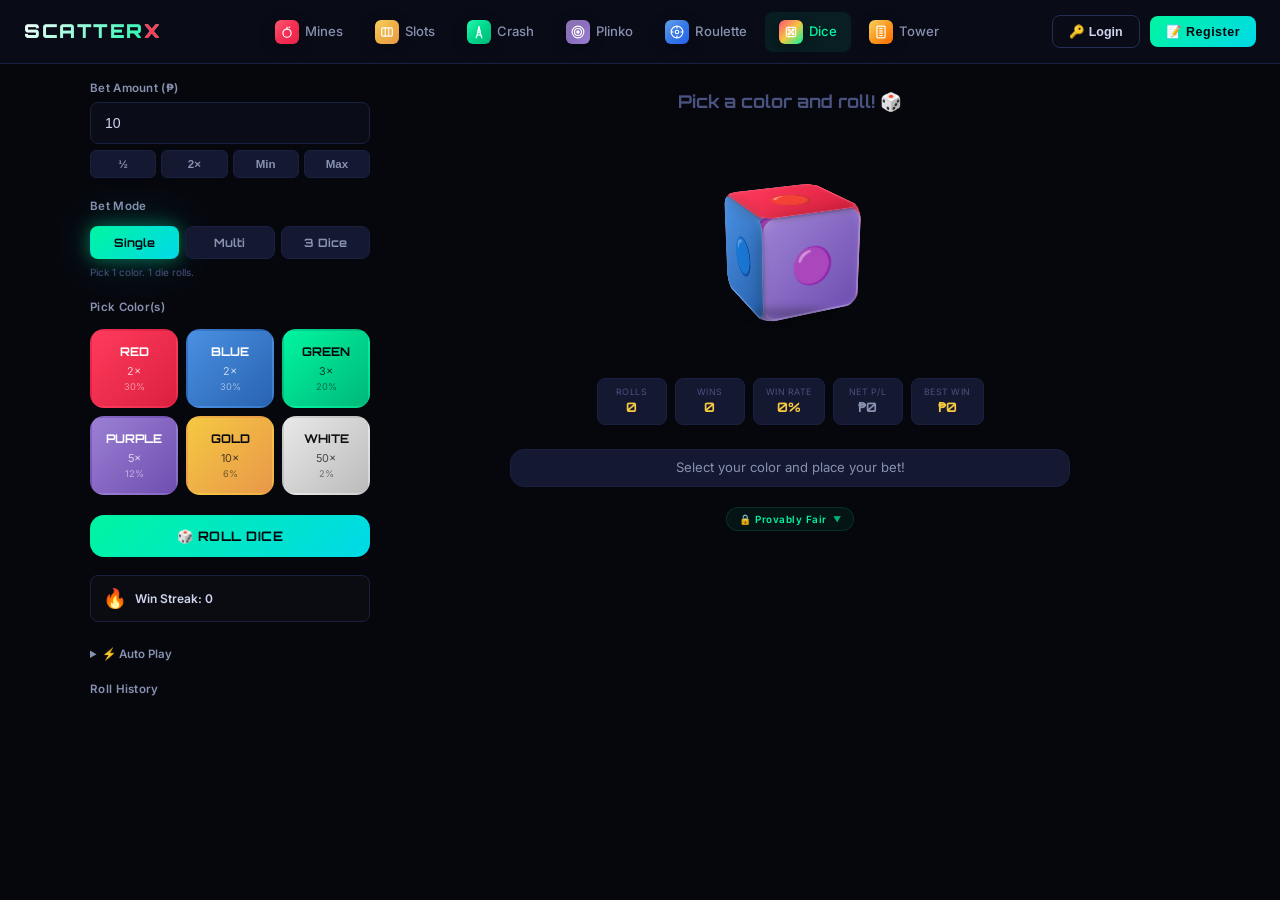
==== games/color.html @ 3d1553f3 "Add files via upload" ====
<!DOCTYPE html>
<html lang="en">
<head>
  <meta charset="UTF-8" /><meta name="viewport" content="width=device-width, initial-scale=1.0" />
  <title>Color Dice — ScatterX</title>
  <link rel="stylesheet" href="../css/shared.css" />
  <style>
    /* ── DICE SCENE ── */
    .dice-stage{perspective:800px;display:flex;justify-content:center;align-items:center;gap:28px;padding:30px 10px;min-height:220px;position:relative}
    .dice-container{display:flex;gap:28px;justify-content:center;align-items:center}
    .dice-wrap{width:100px;height:100px;perspective:600px}
    .dice-cube{width:100%;height:100%;position:relative;transform-style:preserve-3d;transform:rotateX(-20deg) rotateY(25deg)}
    .dice-face{position:absolute;width:100px;height:100px;border-radius:14px;display:flex;align-items:center;justify-content:center;font-size:2.2rem;font-weight:900;font-family:'Orbitron',sans-serif;border:2px solid rgba(255,255,255,.15);box-shadow:inset 0 2px 8px rgba(255,255,255,.1),0 4px 20px rgba(0,0,0,.3)}
    .dice-face.f-front {transform:translateZ(50px)}
    .dice-face.f-back  {transform:rotateY(180deg) translateZ(50px)}
    .dice-face.f-right {transform:rotateY(90deg) translateZ(50px)}
    .dice-face.f-left  {transform:rotateY(-90deg) translateZ(50px)}
    .dice-face.f-top   {transform:rotateX(90deg) translateZ(50px)}
    .dice-face.f-bottom{transform:rotateX(-90deg) translateZ(50px)}

    .face-red   {background:linear-gradient(135deg,#ff3b5c,#dc2040)}
    .face-blue  {background:linear-gradient(135deg,#4a90e2,#2863b0)}
    .face-green {background:linear-gradient(135deg,#00f5a0,#00b87a)}
    .face-purple{background:linear-gradient(135deg,#9b7fd4,#6f4fb0)}
    .face-gold  {background:linear-gradient(135deg,#f5c842,#e8984a)}
    .face-white {background:linear-gradient(135deg,#e8e8e8,#bbb);color:#222!important}

    .dice-shadow{width:80px;height:12px;background:rgba(0,0,0,.25);border-radius:50%;margin:10px auto 0;filter:blur(4px)}

    /* ── COLOR PICKS ── */
    .color-picks{display:grid;grid-template-columns:repeat(3,1fr);gap:8px;margin-top:12px}
    .color-pick{border-radius:var(--radius-md);padding:12px 8px;text-align:center;cursor:pointer;border:2px solid transparent;transition:var(--transition);position:relative;overflow:hidden}
    .color-pick:hover{transform:translateY(-2px);box-shadow:0 6px 20px rgba(0,0,0,.2)}
    .color-pick.selected{border-color:#fff;box-shadow:0 0 20px rgba(255,255,255,.2)}
    .color-pick.selected::after{content:'✓';position:absolute;top:4px;right:6px;font-size:.7rem;font-weight:900;color:#fff;background:rgba(0,0,0,.4);width:18px;height:18px;border-radius:50%;display:flex;align-items:center;justify-content:center}
    .color-pick .cp-name{font-family:'Orbitron',sans-serif;font-size:.75rem;font-weight:700;margin-bottom:2px}
    .color-pick .cp-mult{font-size:.68rem;opacity:.7}
    .color-pick .cp-prob{font-size:.58rem;opacity:.5;margin-top:1px}
    .cp-red{background:linear-gradient(135deg,#ff3b5c,#dc2040)}.cp-red .cp-name,.cp-red .cp-mult,.cp-red .cp-prob{color:#fff}
    .cp-blue{background:linear-gradient(135deg,#4a90e2,#2863b0)}.cp-blue .cp-name,.cp-blue .cp-mult,.cp-blue .cp-prob{color:#fff}
    .cp-green{background:linear-gradient(135deg,#00f5a0,#00b87a)}.cp-green .cp-name,.cp-green .cp-mult,.cp-green .cp-prob{color:#06070d}
    .cp-purple{background:linear-gradient(135deg,#9b7fd4,#6f4fb0)}.cp-purple .cp-name,.cp-purple .cp-mult,.cp-purple .cp-prob{color:#fff}
    .cp-gold{background:linear-gradient(135deg,#f5c842,#e8984a)}.cp-gold .cp-name,.cp-gold .cp-mult,.cp-gold .cp-prob{color:#06070d}
    .cp-white{background:linear-gradient(135deg,#e8e8e8,#bbb)}.cp-white .cp-name,.cp-white .cp-mult,.cp-white .cp-prob{color:#111}

    /* ── MULTI BET ── */
    .multi-bet-toggle{display:flex;gap:6px;margin:10px 0 6px}
    .mbt-btn{flex:1;padding:8px 6px;border-radius:8px;font-size:.72rem;font-weight:700;cursor:pointer;border:1px solid var(--border);background:var(--card);color:var(--text2);transition:var(--transition);font-family:'Orbitron',sans-serif}
    .mbt-btn.active{background:linear-gradient(135deg,var(--gem),var(--gem2));color:#06070d;border-color:transparent;box-shadow:var(--glow-gem)}
    .mbt-btn:hover:not(.active){border-color:var(--gem);color:var(--gem)}

    /* ── RESULT ── */
    .result-display{text-align:center;margin:8px 0;font-family:'Orbitron',sans-serif;font-size:1.1rem;font-weight:700;min-height:30px;transition:color .2s}

    /* ── STATS BAR ── */
    .dice-stats{display:flex;gap:8px;justify-content:center;flex-wrap:wrap;margin:8px 0 12px}
    .ds-item{background:var(--card);border:1px solid var(--border);border-radius:8px;padding:6px 12px;text-align:center;min-width:70px}
    .ds-label{font-size:.55rem;color:var(--muted);text-transform:uppercase;letter-spacing:.5px}
    .ds-value{font-family:'Orbitron',sans-serif;font-size:.82rem;font-weight:700;color:var(--gold)}

    /* ── STREAK ── */
    .streak-bar{display:flex;align-items:center;gap:8px;padding:8px 12px;border-radius:8px;margin:8px 0;transition:var(--transition)}
    .streak-bar.hot{background:linear-gradient(135deg,rgba(245,200,66,.1),rgba(255,59,92,.08));border:1px solid rgba(245,200,66,.2)}
    .streak-bar.cold{background:rgba(255,255,255,.02);border:1px solid var(--border)}
    .streak-icon{font-size:1.2rem}
    .streak-text{font-size:.75rem;font-weight:600;color:var(--text)}
    .streak-bonus{font-size:.68rem;font-weight:700;color:var(--gold);margin-left:auto;font-family:'Orbitron',sans-serif}

    /* ── HISTORY ── */
    .hist-row{display:flex;gap:5px;flex-wrap:wrap;margin-top:6px}
    .hist-dot{width:24px;height:24px;border-radius:6px;border:1px solid rgba(255,255,255,.1);display:flex;align-items:center;justify-content:center;font-size:.55rem;font-weight:700;transition:transform .2s}
    .hist-dot:hover{transform:scale(1.2)}
    .hd-red{background:#ff3b5c;color:#fff}.hd-blue{background:#4a90e2;color:#fff}.hd-green{background:#00f5a0;color:#111}.hd-purple{background:#9b7fd4;color:#fff}.hd-gold{background:#f5c842;color:#111}.hd-white{background:#e8e8e8;color:#333}

    /* ── AUTO PLAY ── */
    .auto-controls{background:var(--card);border:1px solid var(--border);border-radius:var(--radius-md);padding:10px;margin-top:8px}
    .auto-row{display:flex;align-items:center;gap:8px;margin-bottom:6px}
    .auto-row:last-child{margin-bottom:0}
    .auto-label{font-size:.68rem;color:var(--text2);min-width:80px}
    .auto-input{flex:1;padding:6px 8px;border:1px solid var(--border);border-radius:6px;background:var(--bg2);color:var(--text);font-size:.75rem;outline:none}
    .auto-input:focus{border-color:var(--gem)}

    /* ── PROVABLY FAIR ── */
    .fair-badge{display:inline-flex;align-items:center;gap:6px;background:rgba(0,245,160,.06);border:1px solid rgba(0,245,160,.12);border-radius:999px;padding:4px 12px;font-size:.62rem;color:var(--gem);font-weight:600;letter-spacing:.5px;margin-top:8px;cursor:pointer}
    .fair-badge:hover{background:rgba(0,245,160,.1)}
    .fair-popup{display:none;background:var(--card);border:1px solid var(--border);border-radius:var(--radius-md);padding:12px;margin-top:6px;font-size:.72rem;color:var(--text2);line-height:1.6}
    .fair-popup.open{display:block}

    @media(max-width:640px){
      .dice-stage{gap:16px;min-height:180px}
      .dice-container{gap:16px}
      .dice-wrap{width:76px;height:76px}
      .dice-face{width:76px;height:76px;border-radius:10px;font-size:1.5rem}
      .dice-face.f-front {transform:translateZ(38px)}
      .dice-face.f-back  {transform:rotateY(180deg) translateZ(38px)}
      .dice-face.f-right {transform:rotateY(90deg) translateZ(38px)}
      .dice-face.f-left  {transform:rotateY(-90deg) translateZ(38px)}
      .dice-face.f-top   {transform:rotateX(90deg) translateZ(38px)}
      .dice-face.f-bottom{transform:rotateX(-90deg) translateZ(38px)}
      .color-picks{grid-template-columns:repeat(2,1fr)}
      .dice-stats{gap:4px}
      .ds-item{min-width:55px;padding:4px 8px}
    }
  </style>
</head>
<body>
<nav class="nav">
  <a href="../index.html" class="nav-logo">SCATTER<span>X</span></a>
  <div class="nav-links">
    <a class="nav-link" href="mines.html"><span class="game-icon game-icon-sm game-icon-mines"><svg viewBox="0 0 24 24" fill="none" stroke="#fff" stroke-width="2"><circle cx="12" cy="14" r="7"/><path d="M12 7V3M15 5l2-2"/></svg></span> Mines</a>
    <a class="nav-link" href="scatter.html"><span class="game-icon game-icon-sm game-icon-slots"><svg viewBox="0 0 24 24" fill="none" stroke="#fff" stroke-width="2"><rect x="3" y="5" width="18" height="14" rx="2"/><path d="M9 5v14M15 5v14"/></svg></span> Slots</a>
    <a class="nav-link" href="crash.html"><span class="game-icon game-icon-sm game-icon-crash"><svg viewBox="0 0 24 24" fill="none" stroke="#fff" stroke-width="2" stroke-linecap="round"><path d="M12 2L9 17h6L12 2z"/><path d="M9 17l-2 5M15 17l2 5"/><circle cx="12" cy="11" r="2"/></svg></span> Crash</a>
    <a class="nav-link" href="plinko.html"><span class="game-icon game-icon-sm game-icon-plinko"><svg viewBox="0 0 24 24" fill="none" stroke="#fff" stroke-width="2"><circle cx="12" cy="12" r="10"/><circle cx="12" cy="12" r="6"/><circle cx="12" cy="12" r="2" fill="#fff"/></svg></span> Plinko</a>
    <a class="nav-link" href="roulette.html"><span class="game-icon game-icon-sm game-icon-roulette"><svg viewBox="0 0 24 24" fill="none" stroke="#fff" stroke-width="2"><circle cx="12" cy="12" r="10"/><circle cx="12" cy="12" r="3"/><path d="M12 2v4m0 12v4M2 12h4m12 0h4"/></svg></span> Roulette</a>
    <a class="nav-link active" href="color.html"><span class="game-icon game-icon-sm game-icon-color"><svg viewBox="0 0 24 24" fill="none" stroke="#fff" stroke-width="2"><rect x="4" y="4" width="16" height="16" rx="3"/><circle cx="8.5" cy="8.5" r="1.5" fill="#ff3b5c"/><circle cx="15.5" cy="8.5" r="1.5" fill="#4a90e2"/><circle cx="8.5" cy="15.5" r="1.5" fill="#00f5a0"/><circle cx="15.5" cy="15.5" r="1.5" fill="#f5c842"/><circle cx="12" cy="12" r="1.5" fill="#9b7fd4"/></svg></span> Dice</a>
    <a class="nav-link" href="tower.html"><span class="game-icon game-icon-sm" style="background:linear-gradient(135deg,#f5c842,#ff6b00)"><svg viewBox="0 0 24 24" fill="none" stroke="#fff" stroke-width="2"><rect x="5" y="2" width="14" height="20" rx="2"/><path d="M9 6h6M9 10h6M9 14h6M9 18h6"/></svg></span> Tower</a>
  </div>
  <button class="nav-hamburger" onclick="toggleMobileMenu()"><span></span><span></span><span></span></button>
  <div class="nav-right">
    <div class="nav-balance" onclick="openDepositModal()"><span class="bal-icon" style="width:22px;height:22px;display:inline-flex;align-items:center;justify-content:center;background:linear-gradient(135deg,#f5c842,#e8984a);border-radius:50%;font-size:.55rem;color:#06070d;font-weight:900">&#8369;</span><div><div class="bal-lbl">Balance</div><div class="bal-val">&#8369;0.00</div></div></div>
    <button class="nav-deposit-btn" onclick="openDepositModal()">+ DEPOSIT</button>
  </div>
</nav>
<div class="mobile-menu">
  <a class="nav-link" href="mines.html"><span class="game-icon game-icon-sm game-icon-mines"><svg viewBox="0 0 24 24" fill="none" stroke="#fff" stroke-width="2"><circle cx="12" cy="14" r="7"/><path d="M12 7V3M15 5l2-2"/></svg></span> Mines</a>
  <a class="nav-link" href="scatter.html"><span class="game-icon game-icon-sm game-icon-slots"><svg viewBox="0 0 24 24" fill="none" stroke="#fff" stroke-width="2"><rect x="3" y="5" width="18" height="14" rx="2"/><path d="M9 5v14M15 5v14"/></svg></span> Slots</a>
  <a class="nav-link" href="crash.html"><span class="game-icon game-icon-sm game-icon-crash"><svg viewBox="0 0 24 24" fill="none" stroke="#fff" stroke-width="2" stroke-linecap="round"><path d="M12 2L9 17h6L12 2z"/><path d="M9 17l-2 5M15 17l2 5"/><circle cx="12" cy="11" r="2"/></svg></span> Crash</a>
  <a class="nav-link" href="plinko.html"><span class="game-icon game-icon-sm game-icon-plinko"><svg viewBox="0 0 24 24" fill="none" stroke="#fff" stroke-width="2"><circle cx="12" cy="12" r="10"/><circle cx="12" cy="12" r="6"/><circle cx="12" cy="12" r="2" fill="#fff"/></svg></span> Plinko</a>
  <a class="nav-link" href="roulette.html"><span class="game-icon game-icon-sm game-icon-roulette"><svg viewBox="0 0 24 24" fill="none" stroke="#fff" stroke-width="2"><circle cx="12" cy="12" r="10"/><circle cx="12" cy="12" r="3"/><path d="M12 2v4m0 12v4M2 12h4m12 0h4"/></svg></span> Roulette</a>
  <a class="nav-link active" href="color.html"><span class="game-icon game-icon-sm game-icon-color"><svg viewBox="0 0 24 24" fill="none" stroke="#fff" stroke-width="2"><rect x="4" y="4" width="16" height="16" rx="3"/><circle cx="8.5" cy="8.5" r="1.5" fill="#ff3b5c"/><circle cx="15.5" cy="8.5" r="1.5" fill="#4a90e2"/><circle cx="8.5" cy="15.5" r="1.5" fill="#00f5a0"/><circle cx="15.5" cy="15.5" r="1.5" fill="#f5c842"/><circle cx="12" cy="12" r="1.5" fill="#9b7fd4"/></svg></span> Dice</a>
  <a class="nav-link" href="tower.html"><span class="game-icon game-icon-sm" style="background:linear-gradient(135deg,#f5c842,#ff6b00)"><svg viewBox="0 0 24 24" fill="none" stroke="#fff" stroke-width="2"><rect x="5" y="2" width="14" height="20" rx="2"/><path d="M9 6h6M9 10h6M9 14h6M9 18h6"/></svg></span> Tower</a>
  <div class="mobile-actions">
    <button class="btn-gcash" onclick="openDepositModal();toggleMobileMenu()">Cash In via GCash</button>
    <button class="btn-gold" onclick="openDepositModal();setTimeout(()=>switchWalletTab('cashout'),100);toggleMobileMenu()">Cash Out</button>
  </div>
</div>

<div class="page-wrap">
  <div class="game-layout">
    <!-- SIDE PANEL -->
    <div class="side">
      <div class="field-group">
        <div class="field-label">Bet Amount (&#8369;)</div>
        <input type="number" class="field-input" id="betInp" value="10" min="1" />
        <div class="bet-quick">
          <button class="bq-btn" onclick="bq('h')">&#189;</button>
          <button class="bq-btn" onclick="bq('2')">2&#215;</button>
          <button class="bq-btn" onclick="bq('min')">Min</button>
          <button class="bq-btn" onclick="bq('max')">Max</button>
        </div>
      </div>

      <div class="field-group">
        <div class="field-label">Bet Mode</div>
        <div class="multi-bet-toggle">
          <button class="mbt-btn active" onclick="setMode('single')" id="modeSingle">Single</button>
          <button class="mbt-btn" onclick="setMode('multi')" id="modeMulti">Multi</button>
          <button class="mbt-btn" onclick="setMode('dice3')" id="modeDice3">3 Dice</button>
        </div>
        <div style="font-size:.62rem;color:var(--muted);margin-top:4px" id="modeDesc">Pick 1 color. 1 die rolls.</div>
      </div>

      <div class="field-group">
        <div class="field-label">Pick Color(s)</div>
        <div class="color-picks" id="colorPicks">
          <div class="color-pick cp-red" onclick="pick('red')" data-color="red"><div class="cp-name">RED</div><div class="cp-mult">2&#215;</div><div class="cp-prob">30%</div></div>
          <div class="color-pick cp-blue" onclick="pick('blue')" data-color="blue"><div class="cp-name">BLUE</div><div class="cp-mult">2&#215;</div><div class="cp-prob">30%</div></div>
          <div class="color-pick cp-green" onclick="pick('green')" data-color="green"><div class="cp-name">GREEN</div><div class="cp-mult">3&#215;</div><div class="cp-prob">20%</div></div>
          <div class="color-pick cp-purple" onclick="pick('purple')" data-color="purple"><div class="cp-name">PURPLE</div><div class="cp-mult">5&#215;</div><div class="cp-prob">12%</div></div>
          <div class="color-pick cp-gold" onclick="pick('gold')" data-color="gold"><div class="cp-name">GOLD</div><div class="cp-mult">10&#215;</div><div class="cp-prob">6%</div></div>
          <div class="color-pick cp-white" onclick="pick('white')" data-color="white"><div class="cp-name">WHITE</div><div class="cp-mult">50&#215;</div><div class="cp-prob">2%</div></div>
        </div>
      </div>

      <button class="btn-primary" id="rollBtn" onclick="roll()">&#x1F3B2; ROLL DICE</button>

      <div class="streak-bar cold" id="streakBar">
        <div class="streak-icon">&#x1F525;</div>
        <div class="streak-text" id="streakText">Win Streak: 0</div>
        <div class="streak-bonus" id="streakBonus"></div>
      </div>

      <details style="margin-top:6px">
        <summary style="font-size:.72rem;color:var(--text2);cursor:pointer;font-weight:600">&#x26A1; Auto Play</summary>
        <div class="auto-controls">
          <div class="auto-row">
            <span class="auto-label">Rounds</span>
            <input type="number" class="auto-input" id="autoRounds" value="10" min="1" max="100" />
          </div>
          <div class="auto-row">
            <span class="auto-label">Stop profit</span>
            <input type="number" class="auto-input" id="autoProfit" placeholder="0 = no limit" value="0" />
          </div>
          <div class="auto-row">
            <span class="auto-label">Stop loss</span>
            <input type="number" class="auto-input" id="autoLoss" placeholder="0 = no limit" value="0" />
          </div>
          <div style="display:flex;gap:6px;margin-top:6px">
            <button class="btn-primary" id="autoStartBtn" onclick="startAuto()" style="flex:1;padding:8px;font-size:.72rem">&#x25B6; START</button>
            <button class="btn-red" id="autoStopBtn" onclick="stopAuto()" style="flex:1;padding:8px;font-size:.72rem" disabled>&#x23F9; STOP</button>
          </div>
        </div>
      </details>

      <div class="field-group" style="margin-top:8px">
        <div class="field-label">Roll History</div>
        <div class="hist-row" id="histRow"></div>
      </div>
    </div>

    <!-- GAME BOARD -->
    <div class="game-board">
      <div class="result-display" id="resultDisp" style="color:var(--muted)">Pick a color and roll! &#x1F3B2;</div>

      <div class="dice-stage" id="diceStage">
        <div class="dice-container" id="diceContainer"></div>
      </div>

      <div class="dice-stats">
        <div class="ds-item"><div class="ds-label">Rolls</div><div class="ds-value" id="statRolls">0</div></div>
        <div class="ds-item"><div class="ds-label">Wins</div><div class="ds-value" id="statWins">0</div></div>
        <div class="ds-item"><div class="ds-label">Win Rate</div><div class="ds-value" id="statRate">0%</div></div>
        <div class="ds-item"><div class="ds-label">Net P/L</div><div class="ds-value" id="statPL" style="color:var(--text2)">&#8369;0</div></div>
        <div class="ds-item"><div class="ds-label">Best Win</div><div class="ds-value" id="statBest">&#8369;0</div></div>
      </div>

      <div class="board-status" id="status">Select your color and place your bet!</div>

      <div style="text-align:center">
        <div class="fair-badge" onclick="toggleFair()">&#x1F512; Provably Fair <span style="font-size:.5rem;opacity:.7">&#x25BC;</span></div>
        <div class="fair-popup" id="fairPopup">
          <strong>How it works:</strong><br>
          Each roll uses a weighted random algorithm. Colors have fixed probabilities:
          Red 30%, Blue 30%, Green 20%, Purple 12%, Gold 6%, White 2%.
          Results are determined before the animation plays. The house edge is transparent.
        </div>
      </div>
    </div>
  </div>
</div>

<!-- WIN OVERLAY -->
<div class="overlay" id="ovWin">
  <div class="overlay-box">
    <div class="overlay-icon"><svg viewBox="0 0 48 48" width="56" height="56"><circle cx="24" cy="24" r="20" fill="#f5c842" opacity=".15"/><path d="M24 8l4 12h12l-10 7 4 13-10-8-10 8 4-13-10-7h12z" fill="#f5c842" stroke="#f5c842" stroke-width="1"/></svg></div>
    <div class="overlay-title win">YOU WON!</div>
    <div class="overlay-amount win" id="ovWA">&#8369;0</div>
    <div class="overlay-sub" id="ovWS"></div>
    <button class="btn-primary" style="margin-top:10px" onclick="closeOv()">ROLL AGAIN &#x1F3B2;</button>
  </div>
</div>
<!-- LOSE OVERLAY -->
<div class="overlay" id="ovLose">
  <div class="overlay-box">
    <div class="overlay-icon"><svg viewBox="0 0 48 48" width="56" height="56"><circle cx="24" cy="24" r="20" fill="#ff3b5c" opacity=".15"/><line x1="16" y1="16" x2="32" y2="32" stroke="#ff3b5c" stroke-width="3" stroke-linecap="round"/><line x1="32" y1="16" x2="16" y2="32" stroke="#ff3b5c" stroke-width="3" stroke-linecap="round"/></svg></div>
    <div class="overlay-title lose">WRONG COLOR!</div>
    <div class="overlay-amount lose" id="ovLA">-&#8369;0</div>
    <div class="overlay-sub" id="ovLS"></div>
    <button class="btn-red" style="margin-top:10px" onclick="closeOv()">TRY AGAIN &#x1F3B2;</button>
  </div>
</div>

<script src="../js/wallet.js"></script>
<script src="../js/auth.js"></script>
<script>
Wallet.init();
updateAuthUI();

/* ═══════════════════════════════════════════
   COLOR DICE — GAME ENGINE
   ═══════════════════════════════════════════ */

const COLORS = [
  { name:'red',    color:'#ff3b5c', mult:2,  weight:30, face:'face-red'    },
  { name:'blue',   color:'#4a90e2', mult:2,  weight:30, face:'face-blue'   },
  { name:'green',  color:'#00f5a0', mult:3,  weight:20, face:'face-green'  },
  { name:'purple', color:'#9b7fd4', mult:5,  weight:12, face:'face-purple' },
  { name:'gold',   color:'#f5c842', mult:10, weight:6,  face:'face-gold'   },
  { name:'white',  color:'#e8e8e8', mult:50, weight:2,  face:'face-white'  }
];

const TOTAL_WEIGHT = COLORS.reduce((s, c) => s + c.weight, 0);
const FACE_NAMES = ['front','back','right','left','top','bottom'];

// Rotation needed to expose a given face to the viewer
const FACE_SHOW = {
  front:  'rotateX(0deg) rotateY(0deg)',
  back:   'rotateX(0deg) rotateY(180deg)',
  right:  'rotateX(0deg) rotateY(-90deg)',
  left:   'rotateX(0deg) rotateY(90deg)',
  top:    'rotateX(-90deg) rotateY(0deg)',
  bottom: 'rotateX(90deg) rotateY(0deg)'
};

let selectedColors = [];
let rolling = false;
let mode = 'single';
let history = [];
let stats = { rolls:0, wins:0, netPL:0, best:0 };
let streak = 0;
let autoPlaying = false;
let autoState = { remaining:0, profit:0 };

function getColorEmoji(name) {
  return { red:'\u{1F534}', blue:'\u{1F535}', green:'\u{1F7E2}', purple:'\u{1F7E3}', gold:'\u2B50', white:'\u26AA' }[name] || '\u{1F3AF}';
}

/* ── Build 3D dice ── */
function buildDice(count) {
  const container = document.getElementById('diceContainer');
  container.innerHTML = '';
  for (let i = 0; i < count; i++) {
    const faceColors = FACE_NAMES.map(() => COLORS[Math.floor(Math.random() * COLORS.length)]);
    const wrap = document.createElement('div');
    wrap.className = 'dice-wrap';
    wrap.innerHTML =
      '<div class="dice-cube" id="dice' + i + '">' +
      FACE_NAMES.map(function(f, j) {
        return '<div class="dice-face f-' + f + ' ' + faceColors[j].face + '">' + getColorEmoji(faceColors[j].name) + '</div>';
      }).join('') +
      '</div><div class="dice-shadow"></div>';
    container.appendChild(wrap);
  }
}

function getDiceCount() { return mode === 'dice3' ? 3 : 1; }

buildDice(1);

/* ── Mode switching ── */
function setMode(m) {
  if (rolling) return;
  mode = m;
  selectedColors = [];
  document.querySelectorAll('.color-pick').forEach(function(e) { e.classList.remove('selected'); });
  document.querySelectorAll('.mbt-btn').forEach(function(b) { b.classList.remove('active'); });
  var capId = 'mode' + m.charAt(0).toUpperCase() + m.slice(1);
  document.getElementById(capId).classList.add('active');

  var descs = { single:'Pick 1 color. 1 die rolls.', multi:'Pick up to 3 colors. Bet splits equally.', dice3:'Pick 1 color. 3 dice roll. More matches = bigger wins!' };
  document.getElementById('modeDesc').textContent = descs[m];

  if (m === 'dice3') {
    document.querySelectorAll('.color-pick').forEach(function(el) {
      var c = el.getAttribute('data-color');
      var col = COLORS.find(function(x) { return x.name === c; });
      el.querySelector('.cp-mult').textContent = '1x / ' + col.mult + 'x / ' + (col.mult * 3) + 'x';
    });
  } else {
    document.querySelectorAll('.color-pick').forEach(function(el) {
      var c = el.getAttribute('data-color');
      var col = COLORS.find(function(x) { return x.name === c; });
      el.querySelector('.cp-mult').textContent = col.mult + '\u00d7';
    });
  }
  buildDice(getDiceCount());
}

/* ── Color pick ── */
function pick(c) {
  if (rolling) return;
  if (mode === 'single' || mode === 'dice3') {
    selectedColors = [c];
    document.querySelectorAll('.color-pick').forEach(function(e) { e.classList.remove('selected'); });
    document.querySelector('[data-color="' + c + '"]').classList.add('selected');
  } else {
    var idx = selectedColors.indexOf(c);
    if (idx > -1) {
      selectedColors.splice(idx, 1);
      document.querySelector('[data-color="' + c + '"]').classList.remove('selected');
    } else {
      if (selectedColors.length >= 3) { Toast.show('!', 'Max 3 colors', 'Remove a color first', 'error'); return; }
      selectedColors.push(c);
      document.querySelector('[data-color="' + c + '"]').classList.add('selected');
    }
  }
  var names = selectedColors.map(function(s) { return s.toUpperCase(); }).join(', ');
  document.getElementById('resultDisp').textContent = names + ' selected';
  document.getElementById('resultDisp').style.color = selectedColors.length === 1
    ? COLORS.find(function(x) { return x.name === selectedColors[0]; }).color
    : 'var(--gold)';
}

/* ── Weighted RNG ── */
function rollColor() {
  var rand = Math.random() * TOTAL_WEIGHT;
  for (var i = 0; i < COLORS.length; i++) {
    rand -= COLORS[i].weight;
    if (rand <= 0) return COLORS[i];
  }
  return COLORS[0];
}

/* ══════════ MAIN ROLL ══════════ */
function roll() {
  if (!requireLogin()) return;
  if (rolling) return;
  if (!selectedColors.length) { Toast.show('\u{1F3B2}', 'Pick a color first', '', 'error'); return; }

  var betAmt = parseFloat(document.getElementById('betInp').value);
  if (!betAmt || betAmt <= 0) { shakeEl(document.getElementById('betInp')); return; }
  if (!Wallet.subtract(betAmt)) { Toast.show('!', 'Insufficient Balance', '', 'error'); shakeEl(document.getElementById('betInp')); return; }

  rolling = true;
  document.getElementById('rollBtn').disabled = true;
  document.getElementById('resultDisp').textContent = 'Rolling\u2026';
  document.getElementById('resultDisp').style.color = 'var(--gold)';
  SFX.play('click');

  var diceCount = getDiceCount();
  var results = [];
  for (var d = 0; d < diceCount; d++) results.push(rollColor());

  // Animate dice
  var diceEls = document.querySelectorAll('.dice-cube');
  diceEls.forEach(function(die, i) {
    var result = results[i];
    var targetFace = Math.floor(Math.random() * 6);

    FACE_NAMES.forEach(function(f, j) {
      var faceEl = die.querySelector('.f-' + f);
      var col = (j === targetFace) ? result : COLORS[Math.floor(Math.random() * COLORS.length)];
      faceEl.className = 'dice-face f-' + f + ' ' + col.face;
      faceEl.textContent = getColorEmoji(col.name);
    });

    var finalRot = FACE_SHOW[FACE_NAMES[targetFace]];
    var spins = 3 + Math.floor(Math.random() * 2);
    die.style.transition = 'none';
    die.style.transform = 'rotateX(0) rotateY(0) rotateZ(0)';

    requestAnimationFrame(function() {
      die.style.transition = 'transform 2s cubic-bezier(.2,1,.3,1)';
      die.style.transform = 'rotateX(' + (spins * 360) + 'deg) rotateY(' + (spins * 360) + 'deg) ' + finalRot;
    });
  });

  setTimeout(function() { onResult(results, betAmt); }, 2200);
}

/* ── Result handler ── */
function onResult(results, betAmt) {
  rolling = false;
  document.getElementById('rollBtn').disabled = false;
  stats.rolls++;

  var totalWin = 0, matchCount = 0;

  if (mode === 'dice3') {
    var picked = selectedColors[0];
    matchCount = results.filter(function(r) { return r.name === picked; }).length;
    var col = COLORS.find(function(c) { return c.name === picked; });
    if (matchCount === 1) totalWin = betAmt * 1;
    else if (matchCount === 2) totalWin = betAmt * col.mult;
    else if (matchCount === 3) totalWin = betAmt * col.mult * 3;
  } else if (mode === 'multi') {
    var perColor = betAmt / selectedColors.length;
    selectedColors.forEach(function(sc) {
      if (results[0].name === sc) {
        var col2 = COLORS.find(function(c) { return c.name === sc; });
        totalWin += perColor * col2.mult;
      }
    });
  } else {
    if (results[0].name === selectedColors[0]) {
      var col3 = COLORS.find(function(c) { return c.name === selectedColors[0]; });
      totalWin = betAmt * col3.mult;
    }
  }

  var won = totalWin > 0;
  if (won) {
    streak++;
    if (streak >= 3) {
      var bonusPct = Math.min((streak - 2) * 5, 25);
      totalWin += totalWin * (bonusPct / 100);
    }
  } else { streak = 0; }
  updateStreak();

  results.forEach(function(r) { history.unshift(r); });
  if (history.length > 30) history = history.slice(0, 30);
  renderHist();

  var resultNames = results.map(function(r) { return r.name.toUpperCase(); }).join(' + ');
  document.getElementById('resultDisp').textContent = '\u{1F3B2} ' + resultNames;
  document.getElementById('resultDisp').style.color = results.length === 1 ? results[0].color : 'var(--gold)';

  if (won) {
    stats.wins++;
    stats.netPL += (totalWin - betAmt);
    if (totalWin > stats.best) stats.best = totalWin;
    Wallet.add(totalWin);
    SFX.play('win');
    if (totalWin >= betAmt * 5) FX.fireworks();
    document.getElementById('ovWA').textContent = '+' + Wallet.fmt(totalWin);
    var sub = '';
    if (mode === 'dice3') sub = matchCount + '/3 matched! ' + resultNames;
    else sub = results[0].mult + 'x on ' + Wallet.fmt(betAmt);
    if (streak >= 3) sub += ' \u{1F525} Streak x' + streak + ' bonus!';
    document.getElementById('ovWS').textContent = sub;
    if (!autoPlaying) setTimeout(function() { document.getElementById('ovWin').classList.add('show'); }, 300);
    document.getElementById('status').textContent = 'Won ' + Wallet.fmt(totalWin) + '! \u{1F389}';
    document.getElementById('status').className = 'board-status won';
  } else {
    stats.netPL -= betAmt;
    SFX.play('crash');
    document.getElementById('ovLA').textContent = '-' + Wallet.fmt(betAmt);
    document.getElementById('ovLS').textContent = 'Landed: ' + resultNames + ' \u2014 You picked: ' + selectedColors.map(function(s) { return s.toUpperCase(); }).join(', ');
    if (!autoPlaying) setTimeout(function() { document.getElementById('ovLose').classList.add('show'); }, 300);
    document.getElementById('status').textContent = 'Landed on ' + resultNames;
    document.getElementById('status').className = 'board-status lost';
  }

  updateStats();

  if (autoPlaying) {
    autoState.remaining--;
    autoState.profit += (won ? (totalWin - betAmt) : -betAmt);
    var sp = parseFloat(document.getElementById('autoProfit').value) || 0;
    var sl = parseFloat(document.getElementById('autoLoss').value) || 0;
    if (autoState.remaining <= 0 || (sp > 0 && autoState.profit >= sp) || (sl > 0 && autoState.profit <= -sl)) { stopAuto(); return; }
    setTimeout(function() { if (autoPlaying) roll(); }, 1200);
  }
}

/* ── Streak ── */
function updateStreak() {
  var bar = document.getElementById('streakBar');
  document.getElementById('streakText').textContent = 'Win Streak: ' + streak;
  if (streak >= 3) {
    bar.className = 'streak-bar hot';
    document.getElementById('streakBonus').textContent = '+' + Math.min((streak - 2) * 5, 25) + '% bonus!';
    bar.querySelector('.streak-icon').textContent = streak >= 5 ? '\u{1F525}\u{1F525}' : '\u{1F525}';
  } else {
    bar.className = 'streak-bar cold';
    document.getElementById('streakBonus').textContent = '';
    bar.querySelector('.streak-icon').textContent = '\u{1F525}';
  }
}

/* ── Stats ── */
function updateStats() {
  document.getElementById('statRolls').textContent = stats.rolls;
  document.getElementById('statWins').textContent = stats.wins;
  document.getElementById('statRate').textContent = stats.rolls ? Math.round(stats.wins / stats.rolls * 100) + '%' : '0%';
  var plEl = document.getElementById('statPL');
  plEl.textContent = (stats.netPL >= 0 ? '+' : '') + '\u20B1' + Math.abs(stats.netPL).toFixed(2);
  plEl.style.color = stats.netPL >= 0 ? '#38ef7d' : '#ff5252';
  document.getElementById('statBest').textContent = '\u20B1' + stats.best.toFixed(2);
}

/* ── History ── */
function renderHist() {
  var r = document.getElementById('histRow');
  r.innerHTML = '';
  history.slice(0, 20).forEach(function(h) {
    var d = document.createElement('div');
    d.className = 'hist-dot hd-' + h.name;
    d.textContent = h.name.charAt(0).toUpperCase();
    d.title = h.name + ' (' + h.mult + 'x)';
    r.appendChild(d);
  });
}

/* ── Auto Play ── */
function startAuto() {
  if (rolling || autoPlaying) return;
  if (!selectedColors.length) { Toast.show('\u{1F3B2}', 'Pick a color first', '', 'error'); return; }
  autoPlaying = true;
  autoState = { remaining: parseInt(document.getElementById('autoRounds').value) || 10, profit: 0 };
  document.getElementById('autoStartBtn').disabled = true;
  document.getElementById('autoStopBtn').disabled = false;
  roll();
}
function stopAuto() {
  autoPlaying = false;
  document.getElementById('autoStartBtn').disabled = false;
  document.getElementById('autoStopBtn').disabled = true;
  var ps = autoState.profit >= 0 ? '+\u20B1' + autoState.profit.toFixed(2) : '-\u20B1' + Math.abs(autoState.profit).toFixed(2);
  Toast.show('\u23F9', 'Auto Play Stopped', 'Net: ' + ps, autoState.profit >= 0 ? 'success' : 'error');
}

/* ── Bet Quick ── */
function bq(a) {
  if (rolling) return;
  var el = document.getElementById('betInp'), v = parseFloat(el.value) || 10;
  if (a === 'h') v = Math.max(1, Math.floor(v / 2));
  else if (a === '2') v = Math.min(Wallet.get(), v * 2);
  else if (a === 'min') v = 1;
  else if (a === 'max') v = Wallet.get();
  el.value = Math.round(v * 100) / 100;
}

function closeOv() { document.getElementById('ovWin').classList.remove('show'); document.getElementById('ovLose').classList.remove('show'); }
function toggleFair() { document.getElementById('fairPopup').classList.toggle('open'); }
</script>
</body>
</html>
---- css/shared.css ----
@import url('https://fonts.googleapis.com/css2?family=Orbitron:wght@400;700;900&family=Inter:wght@300;400;500;600;700&display=swap');

*, *::before, *::after { box-sizing: border-box; margin: 0; padding: 0; }

:root {
  --bg: #06070d;
  --bg2: #0a0c18;
  --panel: #0f1220;
  --card: #141830;
  --card2: #1a1f40;
  --border: #1a2040;
  --border2: #252c55;
  --gem: #00f5a0;
  --gem2: #00d9e8;
  --mine: #ff3b5c;
  --gold: #f5c842;
  --gold2: #e8984a;
  --purple: #7b5ea7;
  --purple2: #9b7fd4;
  --blue: #4a90e2;
  --gcash: #007bff;
  --gcash2: #0056d2;
  --text: #d0d6f0;
  --text2: #8892b0;
  --muted: #4a5280;
  --glow-gem: 0 0 18px #00f5a070, 0 0 50px #00d9e830;
  --glow-mine: 0 0 18px #ff3b5c70, 0 0 50px #ff3b5c30;
  --glow-gold: 0 0 18px #f5c84270, 0 0 50px #f5c84230;
  --glow-purple: 0 0 18px #7b5ea770, 0 0 50px #7b5ea730;
  --glow-gcash: 0 0 18px #007bff70, 0 0 50px #007bff30;
  --radius-sm: 8px;
  --radius-md: 14px;
  --radius-lg: 20px;
  --radius-xl: 28px;
  --transition: all .22s cubic-bezier(.4,0,.2,1);
}

html { scroll-behavior: smooth; }

body {
  background: var(--bg);
  color: var(--text);
  font-family: 'Inter', -apple-system, sans-serif;
  min-height: 100vh;
  line-height: 1.5;
  -webkit-font-smoothing: antialiased;
  overflow-x: hidden;
}

::-webkit-scrollbar { width: 5px; height: 5px; }
::-webkit-scrollbar-track { background: var(--bg2); }
::-webkit-scrollbar-thumb { background: var(--border2); border-radius: 10px; }

a { color: inherit; text-decoration: none; }
img { max-width: 100%; display: block; }

/* ============================================================
   GAME ICON SYSTEM — SVG-based icons instead of emojis
   ============================================================ */
.game-icon {
  width: 52px; height: 52px; border-radius: 14px; display: flex;
  align-items: center; justify-content: center; flex-shrink: 0;
  box-shadow: 0 4px 15px rgba(0,0,0,.3);
  position: relative; overflow: hidden;
}
.game-icon::after {
  content: ''; position: absolute; inset: 0;
  background: linear-gradient(135deg, rgba(255,255,255,.15) 0%, transparent 50%);
  border-radius: inherit;
}
.game-icon svg { width: 28px; height: 28px; position: relative; z-index: 1; }
.game-icon-mines { background: linear-gradient(135deg, #ff3b5c, #e8234a); }
.game-icon-crash { background: linear-gradient(135deg, #00f5a0, #00b878); }
.game-icon-slots { background: linear-gradient(135deg, #f5c842, #e8984a); }
.game-icon-plinko { background: linear-gradient(135deg, #7b5ea7, #9b7fd4); }
.game-icon-roulette { background: linear-gradient(135deg, #4a90e2, #2563eb); }
.game-icon-color { background: linear-gradient(135deg, #ff3b5c, #f5c842, #00f5a0); }
.game-icon-sm { width: 36px; height: 36px; border-radius: 10px; }
.game-icon-sm svg { width: 20px; height: 20px; }
.game-icon-lg { width: 72px; height: 72px; border-radius: 18px; }
.game-icon-lg svg { width: 40px; height: 40px; }

/* ============================================================
   NAVIGATION
   ============================================================ */
.nav {
  display: flex; align-items: center; justify-content: space-between;
  padding: 0 24px; height: 64px;
  background: rgba(10,12,24,.92); backdrop-filter: blur(20px) saturate(1.4);
  border-bottom: 1px solid var(--border);
  position: sticky; top: 0; z-index: 100;
}
.nav-logo {
  font-family: 'Orbitron', sans-serif; font-size: 1.2rem; font-weight: 900;
  background: linear-gradient(135deg, #fff, var(--gem)); -webkit-background-clip: text;
  -webkit-text-fill-color: transparent; background-clip: text; letter-spacing: 1.5px;
}
.nav-logo span { -webkit-text-fill-color: var(--mine); }
.nav-links { display: flex; gap: 4px; }
.nav-link {
  padding: 8px 14px; border-radius: var(--radius-sm);
  font-size: .82rem; font-weight: 500; color: var(--text2);
  transition: var(--transition); display: flex; align-items: center; gap: 6px;
}
.nav-link .game-icon-sm { width: 24px; height: 24px; border-radius: 6px; }
.nav-link .game-icon-sm svg { width: 14px; height: 14px; }
.nav-link:hover { color: var(--text); background: rgba(255,255,255,.04); }
.nav-link.active { color: var(--gem); background: rgba(0,245,160,.08); }
.nav-right { display: flex; align-items: center; gap: 10px; }
.nav-balance {
  display: flex; align-items: center; gap: 8px;
  background: var(--card); border: 1px solid var(--border);
  border-radius: var(--radius-sm); padding: 6px 14px; cursor: pointer;
  transition: var(--transition);
}
.nav-balance:hover { border-color: var(--border2); }
.bal-icon { font-size: 1.2rem; }
.bal-lbl { font-size: .6rem; color: var(--muted); text-transform: uppercase; letter-spacing: .8px; }
.bal-val { font-family: 'Orbitron', sans-serif; font-size: .82rem; font-weight: 700; color: var(--gem); }
.nav-deposit-btn {
  padding: 8px 16px; border-radius: var(--radius-sm); font-size: .78rem;
  font-weight: 700; letter-spacing: .5px; border: none; cursor: pointer;
  background: linear-gradient(135deg, var(--gem), var(--gem2)); color: #06070d;
  transition: var(--transition);
}
.nav-deposit-btn:hover { transform: translateY(-1px); box-shadow: var(--glow-gem); }
.nav-login-btn {
  padding: 8px 16px; border-radius: var(--radius-sm); font-size: .78rem;
  font-weight: 600; border: 1px solid var(--border2); cursor: pointer;
  background: transparent; color: var(--text); transition: var(--transition);
}
.nav-login-btn:hover { border-color: var(--gem); color: var(--gem); }
.nav-profile { cursor: pointer; }
.nav-avatar {
  width: 34px; height: 34px; border-radius: 50%; display: flex;
  align-items: center; justify-content: center; font-weight: 700;
  font-size: .7rem; color: #06070d; border: 2px solid rgba(255,255,255,.1);
  transition: var(--transition);
}
.nav-avatar:hover { border-color: var(--gem); box-shadow: var(--glow-gem); }
.balance-mode-toggle {
  display: flex; align-items: center; gap: 4px;
  padding: 5px 10px; border-radius: 6px; cursor: pointer;
  background: rgba(255,255,255,.04); border: 1px solid var(--border);
  font-size: .7rem; color: var(--text2); transition: var(--transition);
}
.balance-mode-toggle:hover { border-color: var(--gem); color: var(--gem); }
.bmt-icon { font-size: .85rem; }
.bmt-label { font-weight: 600; letter-spacing: .3px; }

/* Hamburger */
.nav-hamburger {
  display: none; flex-direction: column; gap: 5px; background: none;
  border: none; cursor: pointer; padding: 4px; z-index: 101;
}
.nav-hamburger span { width: 22px; height: 2px; background: var(--text); border-radius: 2px; transition: var(--transition); }
.nav-hamburger.open span:nth-child(1) { transform: rotate(45deg) translate(5px, 5px); }
.nav-hamburger.open span:nth-child(2) { opacity: 0; }
.nav-hamburger.open span:nth-child(3) { transform: rotate(-45deg) translate(5px, -5px); }
.mobile-menu {
  display: none; flex-direction: column; gap: 6px; padding: 80px 24px 24px;
  position: fixed; inset: 0; background: rgba(6,7,13,.98); z-index: 99;
  backdrop-filter: blur(20px); transform: translateY(-100%); transition: transform .35s ease;
}
.mobile-menu.show { transform: translateY(0); display: flex; }
.mobile-menu .nav-link { padding: 14px 16px; font-size: 1rem; border-radius: var(--radius-md); }
.mobile-actions { display: flex; flex-direction: column; gap: 10px; margin-top: 16px; }

/* ============================================================
   BUTTONS
   ============================================================ */
.btn-primary {
  width: 100%; padding: 13px 20px; border: none; border-radius: var(--radius-md);
  background: linear-gradient(135deg, var(--gem), var(--gem2)); color: #06070d;
  font-family: 'Orbitron', sans-serif; font-size: .82rem; font-weight: 700;
  letter-spacing: .5px; cursor: pointer; transition: var(--transition);
  position: relative; overflow: hidden;
}
.btn-primary::after {
  content: ''; position: absolute; top: 0; left: -100%; width: 100%; height: 100%;
  background: linear-gradient(90deg, transparent, rgba(255,255,255,.15), transparent);
  transition: .6s;
}
.btn-primary:hover:not(:disabled)::after { transform: translateX(200%); }
.btn-primary:hover:not(:disabled) { transform: translateY(-2px); box-shadow: var(--glow-gem); }
.btn-primary:disabled { opacity: .35; cursor: not-allowed; transform: none; box-shadow: none; }
.btn-primary:active:not(:disabled) { transform: scale(.97); }

.btn-gold {
  width: 100%; padding: 13px 20px; border: none; border-radius: var(--radius-md);
  background: linear-gradient(135deg, var(--gold), var(--gold2)); color: #06070d;
  font-family: 'Orbitron', sans-serif; font-size: .82rem; font-weight: 700;
  letter-spacing: .5px; cursor: pointer; transition: var(--transition);
}
.btn-gold:hover { transform: translateY(-2px); box-shadow: var(--glow-gold); }

.btn-red {
  width: 100%; padding: 13px 20px; border: none; border-radius: var(--radius-md);
  background: linear-gradient(135deg, var(--mine), #cc2040); color: #fff;
  font-family: 'Orbitron', sans-serif; font-size: .82rem; font-weight: 700;
  letter-spacing: .5px; cursor: pointer; transition: var(--transition);
}
.btn-red:hover:not(:disabled) { transform: translateY(-2px); box-shadow: var(--glow-mine); }
.btn-red:disabled { opacity: .35; cursor: not-allowed; }

.btn-outline {
  width: 100%; padding: 11px 20px; border: 1px solid var(--border2);
  border-radius: var(--radius-md); background: transparent; color: var(--text);
  font-size: .82rem; font-weight: 600; cursor: pointer; transition: var(--transition);
}
.btn-outline:hover { border-color: var(--gem); color: var(--gem); background: rgba(0,245,160,.04); }

.btn-gcash {
  width: 100%; padding: 13px 20px; border: none; border-radius: var(--radius-md);
  background: linear-gradient(135deg, var(--gcash), var(--gcash2)); color: #fff;
  font-family: 'Orbitron', sans-serif; font-size: .82rem; font-weight: 700;
  letter-spacing: .5px; cursor: pointer; transition: var(--transition);
}
.btn-gcash:hover { transform: translateY(-2px); box-shadow: var(--glow-gcash); }

.btn-purple {
  width: 100%; padding: 13px 20px; border: none; border-radius: var(--radius-md);
  background: linear-gradient(135deg, var(--purple), var(--purple2)); color: #fff;
  font-family: 'Orbitron', sans-serif; font-size: .82rem; font-weight: 700;
  letter-spacing: .5px; cursor: pointer; transition: var(--transition);
}
.btn-purple:hover { transform: translateY(-2px); box-shadow: var(--glow-purple); }

/* ============================================================
   FORM FIELDS
   ============================================================ */
.field-group { margin-bottom: 10px; }
.field-label { font-size: .72rem; font-weight: 600; color: var(--text2); margin-bottom: 5px; letter-spacing: .3px; }
.field-input {
  width: 100%; padding: 12px 14px; border: 1px solid var(--border);
  border-radius: var(--radius-sm); background: var(--bg2); color: var(--text);
  font-size: .88rem; outline: none; transition: var(--transition);
}
.field-input:focus { border-color: var(--gem); box-shadow: 0 0 0 3px rgba(0,245,160,.08); }
.field-input::placeholder { color: var(--muted); }
select.field-input { appearance: auto; cursor: pointer; }
input[type="date"].field-input::-webkit-calendar-picker-indicator { filter: invert(1); cursor: pointer; }

.quick-amounts { display: flex; flex-wrap: wrap; gap: 6px; margin-top: 6px; }
.quick-amt {
  padding: 6px 12px; border-radius: 6px; font-size: .75rem; font-weight: 600;
  color: var(--text2); background: var(--card); border: 1px solid var(--border);
  cursor: pointer; transition: var(--transition);
}
.quick-amt:hover { border-color: var(--gem); color: var(--gem); }
.quick-amt.selected { border-color: var(--gem); color: var(--gem); background: rgba(0,245,160,.08); }

/* ============================================================
   MODAL SYSTEM
   ============================================================ */
.modal-backdrop {
  position: fixed; inset: 0; background: rgba(0,0,0,.7);
  backdrop-filter: blur(8px); z-index: 200;
  display: flex; align-items: center; justify-content: center; padding: 20px;
  opacity: 0; pointer-events: none; transition: opacity .25s;
}
.modal-backdrop.show { opacity: 1; pointer-events: all; }
.modal {
  background: var(--panel); border: 1px solid var(--border);
  border-radius: var(--radius-lg); padding: 28px;
  width: 100%; max-width: 480px; max-height: 90vh; overflow-y: auto;
  transform: translateY(20px) scale(.96); transition: transform .3s cubic-bezier(.4,0,.2,1);
  position: relative; box-shadow: 0 25px 70px rgba(0,0,0,.5);
}
.modal-backdrop.show .modal { transform: translateY(0) scale(1); }
.modal-close {
  position: absolute; top: 14px; right: 14px; width: 32px; height: 32px;
  border-radius: 50%; background: var(--card); border: 1px solid var(--border);
  color: var(--muted); font-size: .9rem; cursor: pointer; transition: var(--transition);
  display: flex; align-items: center; justify-content: center; z-index: 1;
}
.modal-close:hover { background: var(--mine); color: #fff; border-color: var(--mine); }
.modal-tabs { display: flex; gap: 4px; margin-bottom: 16px; }
.modal-tab {
  flex: 1; padding: 10px 8px; border: 1px solid var(--border);
  border-radius: var(--radius-sm); background: var(--card); color: var(--muted);
  font-size: .72rem; font-weight: 600; cursor: pointer; transition: var(--transition);
  text-align: center;
}
.modal-tab:hover { border-color: var(--border2); color: var(--text); }
.modal-tab.active { border-color: var(--gem); color: var(--gem); background: rgba(0,245,160,.06); }
.modal-tab.active-gcash { border-color: var(--gcash); color: var(--gcash); background: rgba(0,123,255,.06); }
.modal-tab.active-cashout { border-color: var(--gold); color: var(--gold); background: rgba(245,200,66,.06); }
.tab-panel { display: none; }
.tab-panel.active { display: block; animation: fadeSlideIn .3s ease; }

/* ============================================================
   GCASH STYLES
   ============================================================ */
.gcash-header {
  display: flex; align-items: center; gap: 12px;
  background: linear-gradient(135deg, rgba(0,123,255,.08), rgba(0,86,210,.04));
  border: 1px solid rgba(0,123,255,.15); border-radius: var(--radius-md); padding: 14px;
  margin-bottom: 14px;
}
.gcash-logo {
  width: 40px; height: 40px; border-radius: 10px;
  background: linear-gradient(135deg, var(--gcash), var(--gcash2));
  color: #fff; font-family: 'Orbitron', sans-serif; font-weight: 900;
  display: flex; align-items: center; justify-content: center; font-size: .7rem;
}
.gcash-header-info h3 { font-size: .88rem; font-weight: 700; }
.gcash-header-info p { font-size: .72rem; color: var(--text2); }
.gcash-number-display {
  text-align: center; padding: 18px; margin: 12px 0;
  background: var(--card); border: 1px solid var(--border); border-radius: var(--radius-md);
}
.gcash-number-display .label { font-size: .68rem; color: var(--muted); text-transform: uppercase; letter-spacing: 1px; margin-bottom: 6px; }
.gcash-number-display .number { font-family: 'Orbitron', sans-serif; font-size: 1.5rem; font-weight: 900; color: var(--gcash); letter-spacing: 3px; }
.ref-code {
  display: flex; align-items: center; justify-content: space-between;
  padding: 12px 16px; background: var(--card); border: 1px solid var(--border);
  border-radius: var(--radius-sm); margin: 10px 0;
}
.ref-code .code { font-family: 'Orbitron', sans-serif; font-size: .9rem; font-weight: 700; color: var(--gold); letter-spacing: 1px; }
.copy-btn {
  padding: 5px 12px; border-radius: 6px; font-size: .72rem; font-weight: 600;
  border: 1px solid var(--border2); background: var(--card2); color: var(--text2);
  cursor: pointer; transition: var(--transition);
}
.copy-btn:hover { border-color: var(--gem); color: var(--gem); }
.gcash-steps { margin: 14px 0; }
.gcash-step { display: flex; align-items: flex-start; gap: 10px; margin-bottom: 10px; }
.gcash-step-num {
  width: 24px; height: 24px; border-radius: 50%; flex-shrink: 0;
  background: var(--gcash); color: #fff; font-weight: 700; font-size: .72rem;
  display: flex; align-items: center; justify-content: center;
}
.gcash-step-text { font-size: .78rem; color: var(--text2); line-height: 1.5; }
.upload-area {
  border: 2px dashed var(--border2); border-radius: var(--radius-md);
  padding: 24px; text-align: center; cursor: pointer; transition: var(--transition);
  background: rgba(0,0,0,.15);
}
.upload-area:hover { border-color: var(--gcash); background: rgba(0,123,255,.03); }
.upload-area.has-file { border-color: var(--gem); background: rgba(0,245,160,.03); }
.upload-icon { font-size: 2rem; margin-bottom: 6px; }
.upload-text { font-size: .82rem; font-weight: 600; color: var(--text); }
.upload-sub { font-size: .68rem; color: var(--muted); margin-top: 3px; }
.dep-note {
  font-size: .72rem; color: var(--text2); line-height: 1.5;
  padding: 10px 14px; background: var(--card); border-radius: var(--radius-sm);
  border-left: 3px solid var(--gold);
}

/* ============================================================
   TRANSACTION HISTORY
   ============================================================ */
.txn-list { max-height: 320px; overflow-y: auto; }
.txn-item {
  display: flex; align-items: center; justify-content: space-between;
  padding: 10px 0; border-bottom: 1px solid var(--border);
}
.txn-item:last-child { border-bottom: none; }
.txn-left { display: flex; align-items: center; gap: 10px; }
.txn-icon {
  width: 34px; height: 34px; border-radius: 8px; display: flex;
  align-items: center; justify-content: center; font-size: .9rem;
}
.txn-icon.cashin { background: rgba(0,123,255,.12); }
.txn-icon.cashout { background: rgba(245,200,66,.12); }
.txn-icon.demo { background: rgba(0,245,160,.12); }
.txn-type { font-size: .78rem; font-weight: 600; }
.txn-date { font-size: .65rem; color: var(--muted); }
.txn-amount { font-family: 'Orbitron', sans-serif; font-size: .82rem; font-weight: 700; }
.txn-amount.positive { color: var(--gem); }
.txn-amount.negative { color: var(--mine); }
.txn-status { font-size: .6rem; padding: 2px 6px; border-radius: 4px; font-weight: 600; text-transform: uppercase; }
.txn-status.pending { background: rgba(245,200,66,.15); color: var(--gold); }
.txn-status.processing { background: rgba(0,123,255,.15); color: var(--gcash); }

/* ============================================================
   PROFILE DROPDOWN
   ============================================================ */
.profile-dropdown {
  position: fixed; top: 64px; right: 16px; width: 320px;
  background: var(--panel); border: 1px solid var(--border);
  border-radius: var(--radius-lg); padding: 16px; z-index: 150;
  box-shadow: 0 20px 50px rgba(0,0,0,.5); animation: fadeSlideIn .2s ease;
}
.pd-header { display: flex; align-items: center; gap: 12px; margin-bottom: 14px; }
.pd-avatar {
  width: 42px; height: 42px; border-radius: 50%; display: flex;
  align-items: center; justify-content: center; font-weight: 700;
  font-size: .8rem; color: #06070d;
}
.pd-name { font-weight: 700; font-size: .9rem; }
.pd-id { font-size: .7rem; color: var(--muted); }
.pd-level { margin-bottom: 14px; }
.pd-level-info { display: flex; justify-content: space-between; font-size: .68rem; color: var(--text2); margin-bottom: 4px; }
.pd-xp-bar { height: 4px; background: var(--card); border-radius: 4px; overflow: hidden; }
.pd-xp-fill { height: 100%; background: linear-gradient(90deg, var(--gem), var(--gem2)); border-radius: 4px; transition: width .3s; }
.pd-balances { display: flex; flex-direction: column; gap: 6px; margin-bottom: 14px; }
.pd-bal-item {
  display: flex; align-items: center; gap: 10px; padding: 10px 12px;
  background: var(--card); border: 1px solid var(--border); border-radius: 10px;
  cursor: pointer; transition: var(--transition);
}
.pd-bal-item:hover { border-color: var(--border2); }
.pd-bal-item.active { border-color: var(--gem); background: rgba(0,245,160,.04); }
.pd-bal-icon { font-size: 1.2rem; }
.pd-bal-label { font-size: .68rem; color: var(--muted); }
.pd-bal-value { font-family: 'Orbitron', sans-serif; font-size: .82rem; font-weight: 700; }
.pd-bal-active {
  margin-left: auto; font-size: .55rem; font-weight: 700; letter-spacing: .8px;
  padding: 3px 8px; border-radius: 4px; background: rgba(0,245,160,.15); color: var(--gem);
}
.pd-bal-active.real { background: rgba(245,200,66,.15); color: var(--gold); }
.pd-stats { display: flex; gap: 8px; margin-bottom: 14px; }
.pd-stat {
  flex: 1; text-align: center; padding: 8px;
  background: var(--card); border-radius: 8px;
}
.pd-stat-val { font-family: 'Orbitron', sans-serif; font-size: .72rem; font-weight: 700; color: var(--gem); }
.pd-stat-lbl { font-size: .6rem; color: var(--muted); }
.pd-actions { display: flex; flex-direction: column; gap: 4px; }
.pd-action {
  width: 100%; padding: 9px; border: 1px solid var(--border);
  border-radius: 8px; background: var(--card); color: var(--text);
  font-size: .78rem; font-weight: 600; cursor: pointer; transition: var(--transition);
  text-align: center;
}
.pd-action:hover { border-color: var(--gem); color: var(--gem); }
.pd-action.logout:hover { border-color: var(--mine); color: var(--mine); }

/* ============================================================
   TOAST NOTIFICATIONS
   ============================================================ */
.toast-container { position: fixed; top: 80px; right: 16px; z-index: 300; display: flex; flex-direction: column; gap: 8px; max-width: 360px; }
.toast {
  display: flex; align-items: flex-start; gap: 10px; padding: 14px 16px;
  background: var(--panel); border: 1px solid var(--border);
  border-radius: var(--radius-md); box-shadow: 0 10px 30px rgba(0,0,0,.4);
  animation: slideInToast .3s ease; min-width: 280px;
  backdrop-filter: blur(10px);
}
.toast.success { border-color: rgba(0,245,160,.3); }
.toast.error { border-color: rgba(255,59,92,.3); }
.toast.info { border-color: rgba(74,144,226,.3); }
.toast.removing { animation: slideOutToast .3s ease forwards; }
.toast-icon { font-size: 1.1rem; flex-shrink: 0; margin-top: 1px; }
.toast-msg { display: flex; flex-direction: column; gap: 2px; }
.toast-msg strong { font-size: .82rem; font-weight: 700; }
.toast-msg span { font-size: .72rem; color: var(--text2); }

/* ============================================================
   PARTICLES
   ============================================================ */
.particle {
  position: fixed; border-radius: 50%; pointer-events: none; z-index: 400;
  animation: pBurst .6s ease-out forwards;
}

/* ============================================================
   GAME LAYOUT
   ============================================================ */
.game-container {
  max-width: 1140px; margin: 0 auto; padding: 20px 24px;
  display: flex; gap: 20px; min-height: calc(100vh - 64px);
}
.game-main {
  flex: 1; display: flex; flex-direction: column; align-items: center; gap: 14px;
}
.game-sidebar {
  width: 280px; display: flex; flex-direction: column; gap: 10px; flex-shrink: 0;
}
.game-title-bar {
  display: flex; align-items: center; gap: 12px; width: 100%;
  padding-bottom: 14px; border-bottom: 1px solid var(--border);
}
.game-title-bar h1 {
  font-family: 'Orbitron', sans-serif; font-size: 1.1rem; font-weight: 900;
}
.game-title-bar .sub { font-size: .72rem; color: var(--text2); }
.side-panel {
  background: var(--panel); border: 1px solid var(--border);
  border-radius: var(--radius-md); padding: 16px;
}
.side-panel-title {
  font-family: 'Orbitron', sans-serif; font-size: .72rem; font-weight: 700;
  color: var(--text2); text-transform: uppercase; letter-spacing: 1px;
  margin-bottom: 10px;
}

/* ============================================================
   WELCOME BANNER
   ============================================================ */
.welcome-banner {
  display: none; align-items: center; gap: 16px;
  background: linear-gradient(135deg, rgba(0,245,160,.05), rgba(0,217,232,.03));
  border: 1px solid rgba(0,245,160,.12); border-radius: var(--radius-lg);
  padding: 16px 20px; margin-bottom: 16px;
}
.welcome-avatar {
  width: 48px; height: 48px; border-radius: 50%; display: flex;
  align-items: center; justify-content: center; font-weight: 700;
  font-size: .9rem; color: #06070d; flex-shrink: 0;
}
.welcome-info { flex: 1; }
.welcome-name { font-weight: 700; font-size: .95rem; }
.welcome-sub { font-size: .72rem; color: var(--text2); }
.welcome-balances { display: flex; gap: 8px; }
.welcome-bal {
  padding: 8px 14px; background: var(--card); border: 1px solid var(--border);
  border-radius: 10px; display: flex; align-items: center; gap: 8px;
}
.welcome-bal-icon { font-size: 1.1rem; }
.wbl { font-size: .6rem; color: var(--muted); text-transform: uppercase; letter-spacing: .5px; }
.wbv { font-family: 'Orbitron', sans-serif; font-size: .78rem; font-weight: 700; }

/* ============================================================
   PAYMENT BADGES
   ============================================================ */
.payment-methods { display: flex; gap: 8px; margin-top: 12px; flex-wrap: wrap; }
.pm-badge {
  padding: 5px 12px; border-radius: 6px; font-size: .68rem; font-weight: 600;
  background: var(--card); border: 1px solid var(--border); color: var(--text2);
}
.pm-badge.gcash { border-color: rgba(0,123,255,.3); color: var(--gcash); background: rgba(0,123,255,.06); }

/* ============================================================
   FOOTER
   ============================================================ */
footer {
  border-top: 1px solid var(--border); padding: 40px 0 24px; margin-top: 40px;
}
.footer-top { display: flex; gap: 40px; flex-wrap: wrap; margin-bottom: 30px; }
.footer-top > div:first-child { flex: 1; min-width: 240px; }
.footer-top > div:not(:first-child) { min-width: 140px; }
.footer-logo {
  font-family: 'Orbitron', sans-serif; font-size: 1.1rem; font-weight: 900;
  background: linear-gradient(135deg, #fff, var(--gem)); -webkit-background-clip: text;
  -webkit-text-fill-color: transparent; background-clip: text; margin-bottom: 8px;
}
.footer-tagline { font-size: .78rem; color: var(--text2); line-height: 1.6; }
.footer-col-title { font-weight: 700; font-size: .82rem; margin-bottom: 10px; color: var(--text); }
.footer-links { display: flex; flex-direction: column; gap: 6px; }
.footer-links a { font-size: .78rem; color: var(--text2); transition: var(--transition); }
.footer-links a:hover { color: var(--gem); }
.footer-bottom { border-top: 1px solid var(--border); padding-top: 20px; text-align: center; }
.footer-copy { font-size: .72rem; color: var(--muted); margin-bottom: 6px; }
.footer-disclaimer { font-size: .65rem; color: var(--muted); max-width: 600px; margin: 0 auto; line-height: 1.5; }

/* ============================================================
   ANIMATIONS
   ============================================================ */
@keyframes fadeSlideIn {
  from { opacity: 0; transform: translateY(10px); }
  to { opacity: 1; transform: translateY(0); }
}
@keyframes slideInToast {
  from { opacity: 0; transform: translateX(40px); }
  to { opacity: 1; transform: translateX(0); }
}
@keyframes slideOutToast {
  to { opacity: 0; transform: translateX(60px) scale(.9); }
}
@keyframes pBurst {
  0% { opacity: 1; transform: translate(0, 0) scale(1); }
  100% { opacity: 0; transform: translate(var(--tx), var(--ty)) scale(0); }
}
@keyframes blink {
  0%, 100% { opacity: 1; }
  50% { opacity: .3; }
}
@keyframes pulse-glow {
  0%, 100% { box-shadow: 0 0 5px rgba(0,245,160,.2); }
  50% { box-shadow: 0 0 20px rgba(0,245,160,.5), 0 0 40px rgba(0,245,160,.2); }
}
@keyframes shimmer {
  0% { background-position: -200% 0; }
  100% { background-position: 200% 0; }
}
@keyframes float {
  0%, 100% { transform: translateY(0); }
  50% { transform: translateY(-8px); }
}
@keyframes spin360 {
  from { transform: rotate(0deg); }
  to { transform: rotate(360deg); }
}
@keyframes shake {
  0%, 100% { transform: translateX(0); }
  20% { transform: translateX(-6px); }
  40% { transform: translateX(6px); }
  60% { transform: translateX(-4px); }
  80% { transform: translateX(4px); }
}
.shake { animation: shake .4s ease; }

@keyframes countUp {
  from { opacity: 0; transform: translateY(10px); }
  to { opacity: 1; transform: translateY(0); }
}

/* Glass card effect */
.glass-card {
  background: rgba(20,24,48,.6);
  backdrop-filter: blur(12px);
  border: 1px solid rgba(255,255,255,.06);
  border-radius: var(--radius-lg);
  position: relative;
  overflow: hidden;
}
.glass-card::before {
  content: ''; position: absolute; top: 0; left: 0; right: 0; height: 1px;
  background: linear-gradient(90deg, transparent, rgba(255,255,255,.1), transparent);
}

/* ============================================================
   RESPONSIVE
   ============================================================ */
/* ============================================================
   NAV GAME ICONS — Styled badge icons replacing emojis
   ============================================================ */
.nav-ico {
  width: 22px; height: 22px; border-radius: 6px; display: inline-flex;
  align-items: center; justify-content: center; font-size: .55rem; font-weight: 900;
  color: #fff; font-family: 'Orbitron', sans-serif; flex-shrink: 0;
  box-shadow: 0 2px 8px rgba(0,0,0,.3); margin-right: 5px;
  position: relative; overflow: hidden;
}
.nav-ico::after {
  content: ''; position: absolute; inset: 0;
  background: linear-gradient(135deg, rgba(255,255,255,.25) 0%, transparent 50%);
  border-radius: inherit; pointer-events: none;
}
.nav-ico-mines    { background: linear-gradient(135deg, #ff3b5c, #dc2040); }
.nav-ico-slots    { background: linear-gradient(135deg, #f5c842, #e8984a); }
.nav-ico-crash    { background: linear-gradient(135deg, #00f5a0, #00b878); }
.nav-ico-plinko   { background: linear-gradient(135deg, #7b5ea7, #9b7fd4); }
.nav-ico-roulette { background: linear-gradient(135deg, #4a90e2, #2563eb); }
.nav-ico-color    { background: linear-gradient(135deg, #ec4899, #f5c842); }

/* ============================================================
   GAME PAGE LAYOUT (improved)
   ============================================================ */
.page-wrap { max-width: 1140px; margin: 0 auto; padding: 16px 20px; }
.game-layout {
  display: flex; gap: 20px; min-height: calc(100vh - 100px);
}
.game-layout .side {
  width: 280px; flex-shrink: 0; display: flex; flex-direction: column; gap: 10px;
}
.game-layout .game-board {
  flex: 1; display: flex; flex-direction: column; align-items: center; gap: 12px;
}
.info-box {
  background: var(--card); border: 1px solid var(--border); border-radius: var(--radius-md);
  padding: 14px; text-align: center;
}
.info-box .i-lbl { font-size: .65rem; color: var(--muted); text-transform: uppercase; letter-spacing: .8px; margin-bottom: 4px; }
.info-box .i-val { font-family: 'Orbitron', sans-serif; font-size: 1.1rem; font-weight: 700; color: var(--gem); }
.info-box .i-sub { font-size: .7rem; color: var(--text2); margin-top: 3px; }
.board-status {
  font-size: .82rem; color: var(--text2); text-align: center; padding: 8px 16px;
  background: var(--card); border: 1px solid var(--border); border-radius: var(--radius-md);
  width: 100%; max-width: 560px;
}
.board-status.won { color: var(--gem); border-color: rgba(0,245,160,.25); background: rgba(0,245,160,.04); }
.board-status.lost { color: var(--mine); border-color: rgba(255,59,92,.25); background: rgba(255,59,92,.04); }
.board-status.active { color: var(--gem2); border-color: rgba(0,217,232,.25); background: rgba(0,217,232,.04); }

.bet-quick { display: flex; gap: 5px; margin-top: 6px; }
.bq-btn {
  flex: 1; padding: 7px 4px; border-radius: 6px; font-size: .72rem; font-weight: 700;
  color: var(--text2); background: var(--card); border: 1px solid var(--border);
  cursor: pointer; transition: all .15s; text-align: center;
}
.bq-btn:hover { border-color: var(--gem); color: var(--gem); }
.bq-btn:disabled { opacity: .35; cursor: not-allowed; }

/* WIN/LOSE OVERLAYS */
.overlay {
  position: fixed; inset: 0; z-index: 250; display: flex;
  align-items: center; justify-content: center; padding: 20px;
  background: rgba(6,7,13,.85); backdrop-filter: blur(10px);
  opacity: 0; pointer-events: none; transition: opacity .3s;
}
.overlay.show { opacity: 1; pointer-events: all; }
.overlay-box {
  background: var(--panel); border: 1px solid var(--border); border-radius: var(--radius-xl);
  padding: 32px 36px; text-align: center; max-width: 380px; width: 100%;
  transform: translateY(20px) scale(.95); transition: transform .3s;
  box-shadow: 0 30px 80px rgba(0,0,0,.6);
}
.overlay.show .overlay-box { transform: translateY(0) scale(1); }
.overlay-icon { font-size: 3rem; margin-bottom: 10px; }
.overlay-title { font-family: 'Orbitron', sans-serif; font-size: 1.4rem; font-weight: 900; margin-bottom: 6px; }
.overlay-title.win { color: var(--gem); text-shadow: 0 0 20px rgba(0,245,160,.3); }
.overlay-title.lose { color: var(--mine); text-shadow: 0 0 20px rgba(255,59,92,.3); }
.overlay-amount { font-family: 'Orbitron', sans-serif; font-size: 1.8rem; font-weight: 900; margin: 8px 0; }
.overlay-amount.win { color: var(--gem); }
.overlay-amount.lose { color: var(--mine); }
.overlay-sub { font-size: .78rem; color: var(--text2); }

/* ============================================================
   RESPONSIVE — IMPROVED
   ============================================================ */
@media (max-width: 900px) {
  .game-container { flex-direction: column; }
  .game-sidebar { width: 100%; }
  .nav-links { display: none; }
  .nav-hamburger { display: flex; }
  .game-layout { flex-direction: column; }
  .game-layout .side { width: 100%; order: 2; }
  .game-layout .game-board { order: 1; }
}
@media (max-width: 640px) {
  .nav { padding: 0 14px; }
  .nav-deposit-btn { display: none; }
  .footer-top { flex-direction: column; gap: 24px; }
  .welcome-balances { flex-direction: column; }
  .welcome-banner { flex-direction: column; text-align: center; }
  .hero-btns { flex-direction: column; align-items: stretch; }
  .page-wrap { padding: 12px 12px; }
  .game-layout { gap: 14px; }
  .game-layout .side { gap: 8px; }
  .modal { padding: 20px; margin: 10px; }
  .overlay-box { padding: 24px 20px; }
}
@media (max-width: 380px) {
  .nav-logo { font-size: 1rem; }
  .nav-balance { padding: 4px 10px; }
  .bal-val { font-size: .72rem; }
  .hero-title { font-size: 1.6rem; }
}

/* ============================================================
   GAME ICON XL (game card thumbnails)
   ============================================================ */
.game-icon-xl { width: 80px; height: 80px; border-radius: 22px; }
.game-icon-xl svg { width: 44px; height: 44px; }

/* Color Game Theme */
.game-thumb-color { background: radial-gradient(circle at 50% 120%, rgba(255,59,92,.06) 0%, rgba(245,200,66,.04) 30%, rgba(0,245,160,.04) 60%, #151030 80%); }

/* Better Mobile Game Layout */
@media (max-width: 480px) {
  .game-icon-xl { width: 64px; height: 64px; border-radius: 18px; }
  .game-icon-xl svg { width: 36px; height: 36px; }
  .game-container, .page-wrap { padding: 10px !important; }
  .game-layout { gap: 10px !important; }
  .side { padding: 14px !important; }
  .game-board { padding: 10px !important; }
  canvas { height: 240px !important; }
  .btn-primary, .btn-gold, .btn-red, .btn-gcash, .btn-purple { padding: 11px 16px; font-size: .78rem; }
  .games-grid { grid-template-columns: repeat(2, 1fr) !important; gap: 10px; }
  .game-thumb { height: 100px; }
  .section { padding: 24px 14px; }
  .ticker { gap: 24px; }
  .hero { padding: 36px 14px 48px; }
  .hero-title { font-size: 1.6rem !important; }
  .hero-sub { font-size: .88rem; }
  .hero-stats { gap: 16px; }
  .hero-stat .hv { font-size: 1rem; }
  .featured, .gcash-banner { padding: 20px 16px !important; }
  .currency-info { gap: 10px; }
  .how-grid { gap: 10px; }
  .promo-grid { gap: 10px; }
  .footer-bottom { flex-direction: column; text-align: center; }
}

@media (max-width: 360px) {
  .games-grid { grid-template-columns: 1fr !important; }
  .game-thumb { height: 120px; }
  .hero-stats { flex-direction: column; gap: 8px; }
}
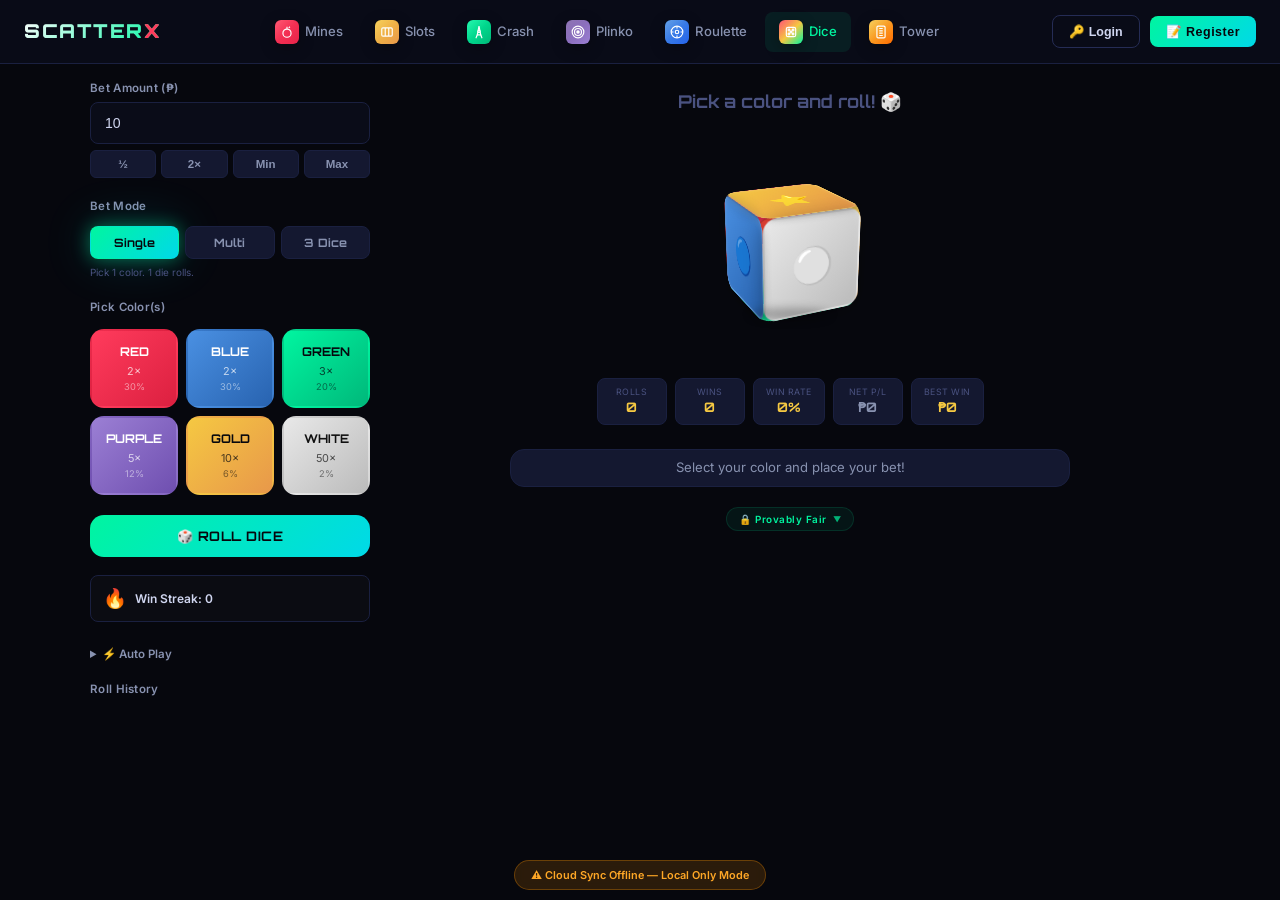
==== commit 4a26acdc: "Add files via upload" ====
--- a/games/color.html
+++ b/games/color.html
@@ -261,6 +261,7 @@
 </div>
 
 <script src="../js/wallet.js"></script>
+<script src="../js/db.js"></script>
 <script src="../js/auth.js"></script>
 <script>
 Wallet.init();
